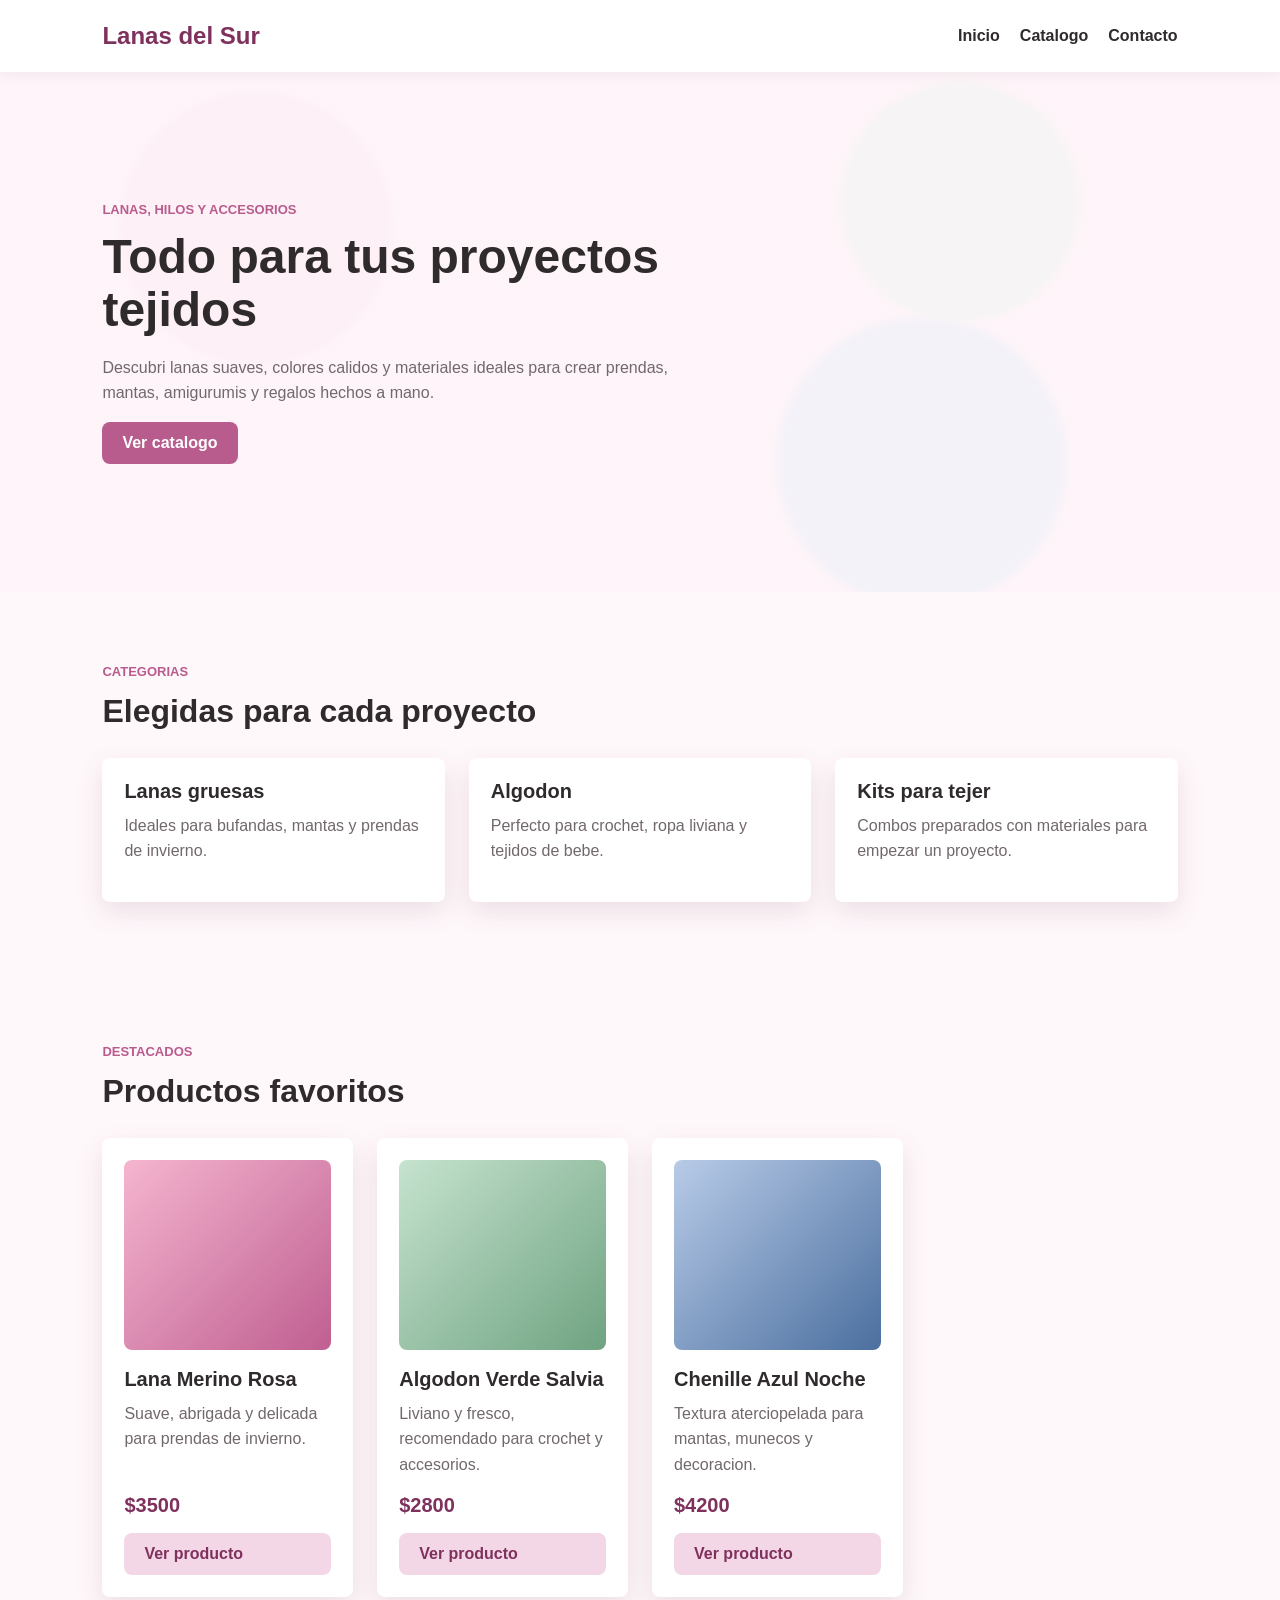
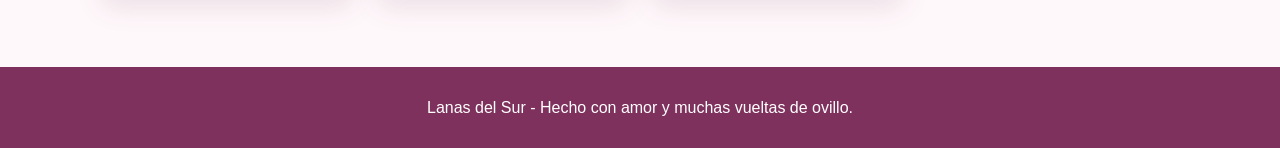
==== index.html @ 7fb46e29 "Primera version de la pagina de lanas" ====
<!DOCTYPE html>
<html lang="es">
<head>
  <meta charset="UTF-8">
  <meta name="viewport" content="width=device-width, initial-scale=1.0">
  <title>Lanas del Sur</title>
  <link rel="stylesheet" href="css/styles.css">
</head>
<body>
  <header class="header">
    <a href="index.html" class="logo">Lanas del Sur</a>

    <nav class="nav">
      <a href="index.html">Inicio</a>
      <a href="catalogo.html">Catalogo</a>
      <a href="contacto.html">Contacto</a>
    </nav>
  </header>

  <main>
    <section class="hero">
      <div class="hero-contenido">
        <p class="etiqueta">Lanas, hilos y accesorios</p>
        <h1>Todo para tus proyectos tejidos</h1>
        <p>
          Descubri lanas suaves, colores calidos y materiales ideales para
          crear prendas, mantas, amigurumis y regalos hechos a mano.
        </p>
        <a href="catalogo.html" class="boton">Ver catalogo</a>
      </div>
    </section>

    <section class="seccion">
      <div class="titulo-seccion">
        <p class="etiqueta">Categorias</p>
        <h2>Elegidas para cada proyecto</h2>
      </div>

      <div class="categorias-grid">
        <article class="categoria-card">
          <h3>Lanas gruesas</h3>
          <p>Ideales para bufandas, mantas y prendas de invierno.</p>
        </article>

        <article class="categoria-card">
          <h3>Algodon</h3>
          <p>Perfecto para crochet, ropa liviana y tejidos de bebe.</p>
        </article>

        <article class="categoria-card">
          <h3>Kits para tejer</h3>
          <p>Combos preparados con materiales para empezar un proyecto.</p>
        </article>
      </div>
    </section>

    <section class="seccion">
      <div class="titulo-seccion">
        <p class="etiqueta">Destacados</p>
        <h2>Productos favoritos</h2>
      </div>

      <div class="productos-grid">
        <article class="producto-card">
          <div class="producto-imagen fondo-rosa"></div>
          <h3>Lana Merino Rosa</h3>
          <p>Suave, abrigada y delicada para prendas de invierno.</p>
          <span class="precio">$3500</span>
          <a href="catalogo.html" class="boton-secundario">Ver producto</a>
        </article>

        <article class="producto-card">
          <div class="producto-imagen fondo-verde"></div>
          <h3>Algodon Verde Salvia</h3>
          <p>Liviano y fresco, recomendado para crochet y accesorios.</p>
          <span class="precio">$2800</span>
          <a href="catalogo.html" class="boton-secundario">Ver producto</a>
        </article>

        <article class="producto-card">
          <div class="producto-imagen fondo-azul"></div>
          <h3>Chenille Azul Noche</h3>
          <p>Textura aterciopelada para mantas, munecos y decoracion.</p>
          <span class="precio">$4200</span>
          <a href="catalogo.html" class="boton-secundario">Ver producto</a>
        </article>
      </div>
    </section>
  </main>

  <footer class="footer">
    <p>Lanas del Sur - Hecho con amor y muchas vueltas de ovillo.</p>
  </footer>
</body>
</html>
---- css/styles.css ----
:root {
  --color-fondo: #fff8fb;
  --color-superficie: #ffffff;
  --color-principal: #b85c8e;
  --color-principal-oscuro: #7f315d;
  --color-secundario: #f4d7e7;
  --color-texto: #2f2b2d;
  --color-suave: #71686d;
  --sombra: 0 10px 28px rgba(92, 38, 66, 0.12);
}

* {
  box-sizing: border-box;
}

body {
  margin: 0;
  font-family: Arial, Helvetica, sans-serif;
  color: var(--color-texto);
  background-color: var(--color-fondo);
}

a {
  color: inherit;
  text-decoration: none;
}

.header {
  display: flex;
  justify-content: space-between;
  align-items: center;
  gap: 24px;
  padding: 22px 8%;
  background-color: var(--color-superficie);
  box-shadow: 0 2px 14px rgba(0, 0, 0, 0.06);
  position: sticky;
  top: 0;
  z-index: 10;
}

.logo {
  font-size: 24px;
  font-weight: 700;
  color: var(--color-principal-oscuro);
}

.nav {
  display: flex;
  gap: 20px;
  font-weight: 600;
}

.nav a:hover {
  color: var(--color-principal);
}

.hero {
  min-height: 520px;
  display: flex;
  align-items: center;
  padding: 70px 8%;
  background:
    linear-gradient(rgba(255, 248, 251, 0.88), rgba(255, 248, 251, 0.88)),
    radial-gradient(circle at 20% 30%, #f1b8d1 0 12%, transparent 13%),
    radial-gradient(circle at 75% 25%, #b7dcc5 0 11%, transparent 12%),
    radial-gradient(circle at 72% 75%, #a8c7e9 0 14%, transparent 15%),
    var(--color-secundario);
}

.hero-contenido {
  max-width: 620px;
}

.etiqueta {
  margin: 0 0 10px;
  color: var(--color-principal);
  font-weight: 700;
  text-transform: uppercase;
  font-size: 13px;
}

h1,
h2,
h3,
p {
  margin-top: 0;
}

h1 {
  font-size: 48px;
  line-height: 1.1;
  margin-bottom: 18px;
}

h2 {
  font-size: 32px;
  margin-bottom: 12px;
}

h3 {
  font-size: 20px;
  margin-bottom: 10px;
}

p {
  line-height: 1.6;
  color: var(--color-suave);
}

.boton,
.boton-secundario {
  display: inline-block;
  border-radius: 8px;
  padding: 12px 20px;
  font-weight: 700;
  transition: 0.2s ease;
}

.boton {
  color: #ffffff;
  background-color: var(--color-principal);
}

.boton:hover {
  background-color: var(--color-principal-oscuro);
}

.boton-secundario {
  color: var(--color-principal-oscuro);
  background-color: var(--color-secundario);
}

.boton-secundario:hover {
  background-color: #ecc0d8;
}

.seccion {
  padding: 70px 8%;
}

.titulo-seccion {
  margin-bottom: 28px;
}

.categorias-grid,
.productos-grid,
.contacto-contenedor {
  display: grid;
  gap: 24px;
}

.categorias-grid {
  grid-template-columns: repeat(3, 1fr);
}

.productos-grid {
  grid-template-columns: repeat(4, 1fr);
}

.categoria-card,
.producto-card,
.contacto-card {
  background-color: var(--color-superficie);
  border-radius: 8px;
  padding: 22px;
  box-shadow: var(--sombra);
}

.producto-card {
  display: flex;
  flex-direction: column;
}

.producto-imagen {
  min-height: 190px;
  border-radius: 8px;
  margin-bottom: 18px;
}

.fondo-rosa {
  background: linear-gradient(135deg, #f5b5cf, #bf5f91);
}

.fondo-verde {
  background: linear-gradient(135deg, #c6e3cf, #6fa381);
}

.fondo-azul {
  background: linear-gradient(135deg, #b8cbe8, #4b6f9f);
}

.fondo-lila {
  background: linear-gradient(135deg, #dac5ef, #8b68b1);
}

.precio {
  display: block;
  margin: auto 0 16px;
  color: var(--color-principal-oscuro);
  font-size: 20px;
  font-weight: 700;
}

.pagina-encabezado {
  padding: 70px 8% 30px;
  max-width: 780px;
}

.contacto-contenedor {
  grid-template-columns: 1.2fr 0.8fr;
  padding: 30px 8% 70px;
}

.footer {
  padding: 28px 8%;
  text-align: center;
  background-color: var(--color-principal-oscuro);
}

.footer p {
  margin: 0;
  color: #ffffff;
}

@media (max-width: 900px) {
  .productos-grid {
    grid-template-columns: repeat(2, 1fr);
  }

  .categorias-grid,
  .contacto-contenedor {
    grid-template-columns: 1fr;
  }
}

@media (max-width: 600px) {
  .header {
    flex-direction: column;
    align-items: flex-start;
  }

  .nav {
    width: 100%;
    justify-content: space-between;
    gap: 12px;
  }

  h1 {
    font-size: 36px;
  }

  h2 {
    font-size: 26px;
  }

  .hero {
    min-height: auto;
    padding: 56px 6%;
  }

  .seccion,
  .pagina-encabezado,
  .contacto-contenedor {
    padding-left: 6%;
    padding-right: 6%;
  }

  .productos-grid {
    grid-template-columns: 1fr;
  }
}
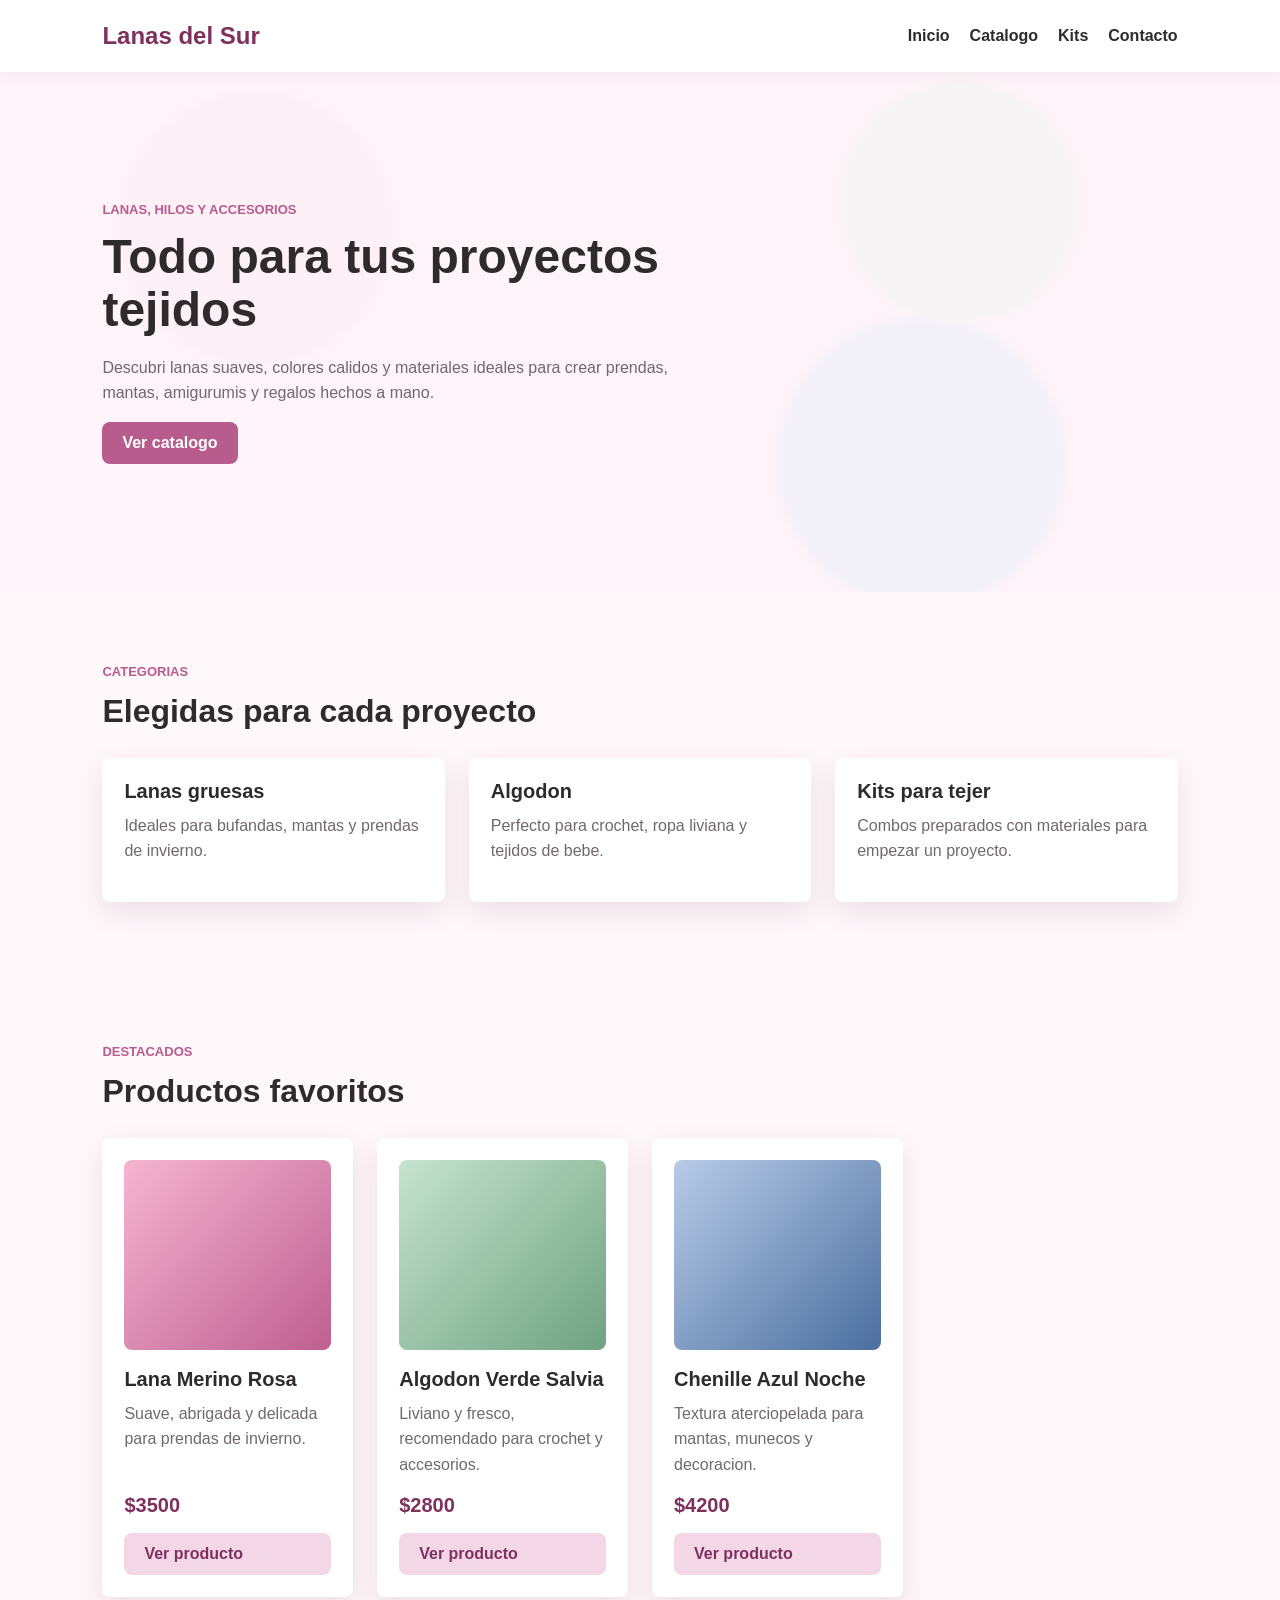
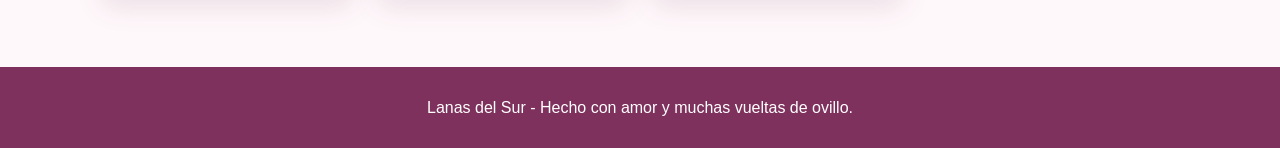
==== commit 8d208ebe: "Agrego pagina de kits" ====
--- a/index.html
+++ b/index.html
@@ -13,6 +13,7 @@
     <nav class="nav">
       <a href="index.html">Inicio</a>
       <a href="catalogo.html">Catalogo</a>
+      <a href="kits.html">Kits</a>
       <a href="contacto.html">Contacto</a>
     </nav>
   </header>
@@ -47,10 +48,10 @@
           <p>Perfecto para crochet, ropa liviana y tejidos de bebe.</p>
         </article>
 
-        <article class="categoria-card">
+        <a href="kits.html" class="categoria-card">
           <h3>Kits para tejer</h3>
           <p>Combos preparados con materiales para empezar un proyecto.</p>
-        </article>
+        </a>
       </div>
     </section>
 
